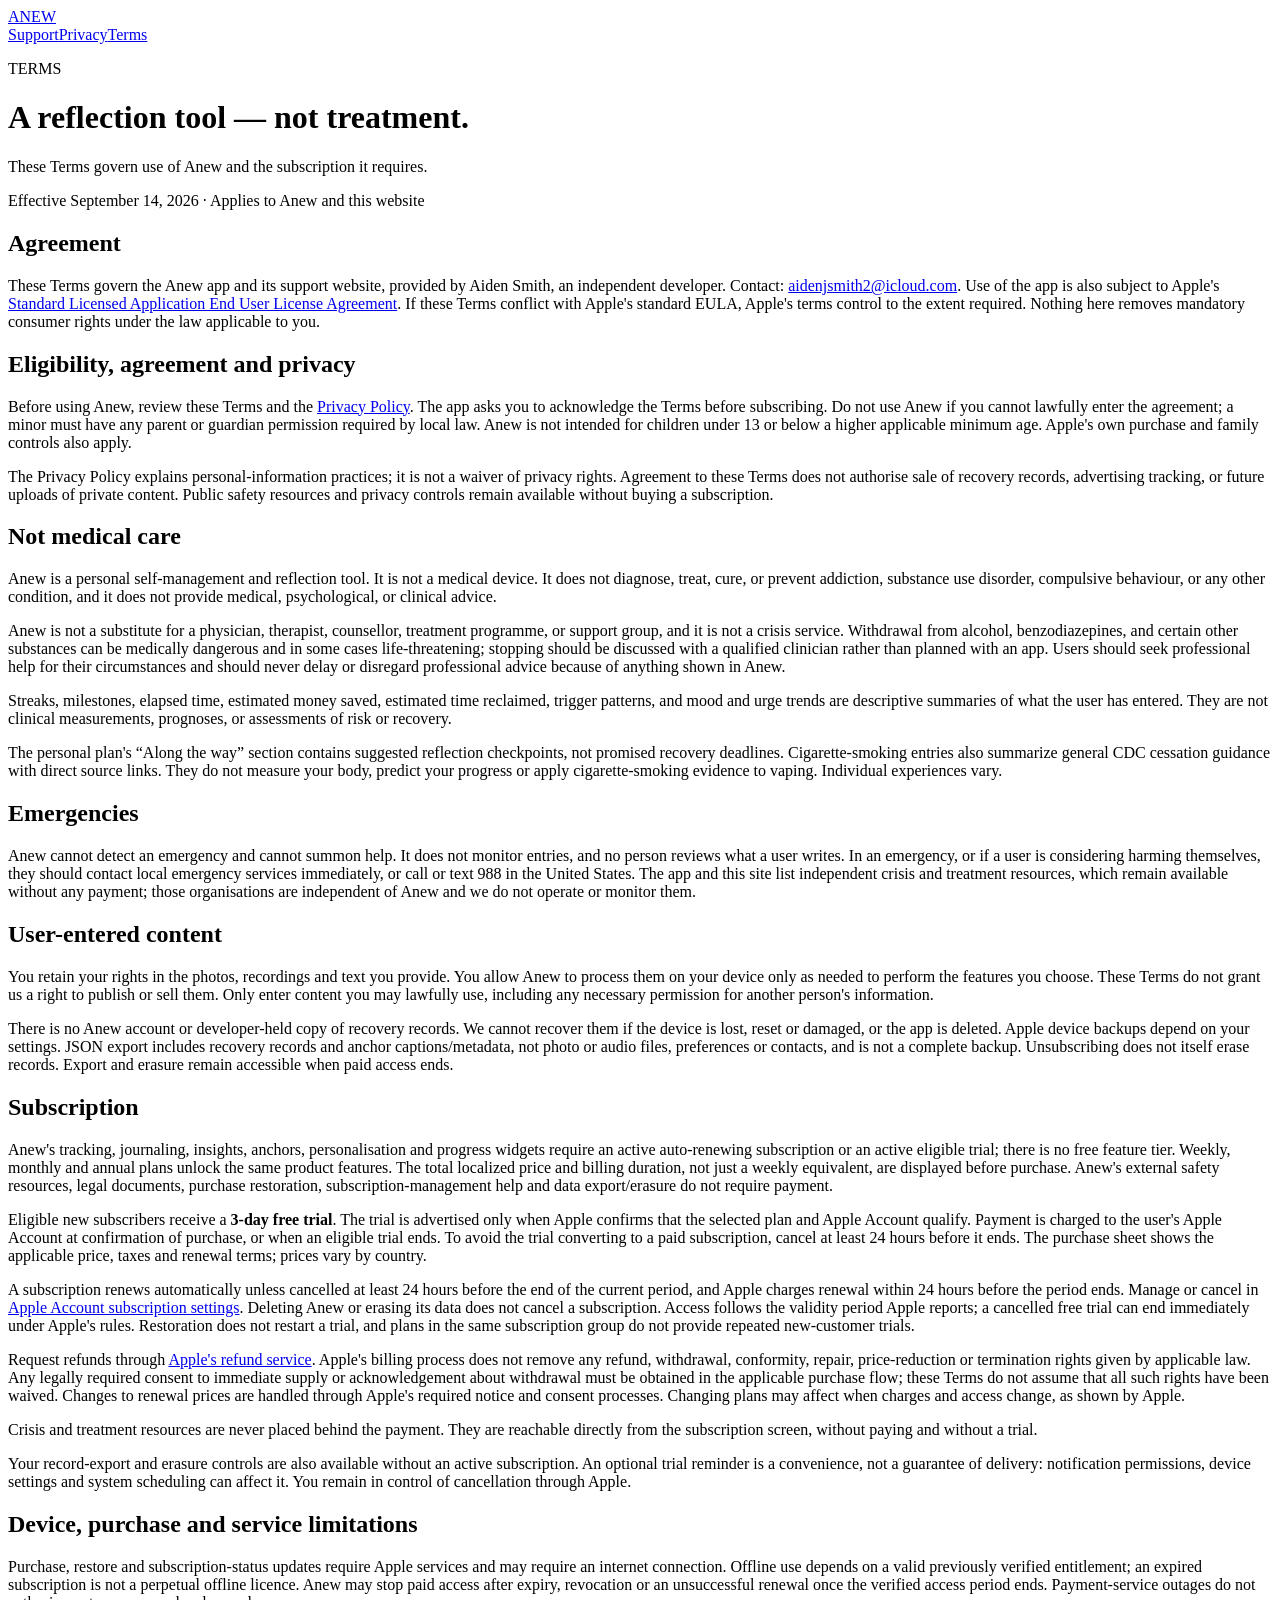
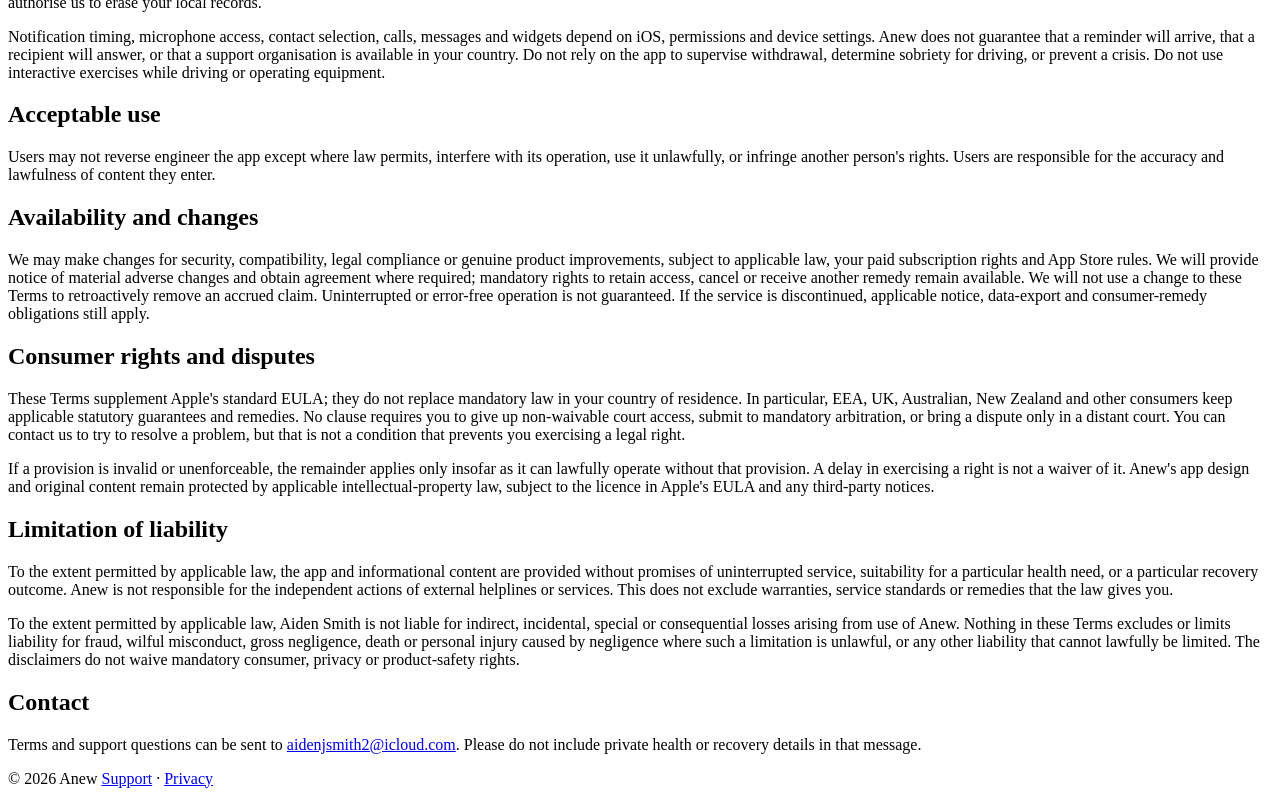
==== terms.html @ 035fbb3d "Publish Anew support and September 14 legal documents" ====
<!doctype html>
<html lang="en">
<head>
  <meta charset="utf-8">
  <meta name="viewport" content="width=device-width, initial-scale=1">
  <meta name="description" content="Terms of use for the Anew habit-change companion and its subscription.">
  <title>Terms of Use · Anew</title>
  <link rel="stylesheet" href="style.css">
</head>
<body>
  <header class="nav">
    <a class="brand" href="index.html"><span class="mark"></span><span>ANEW</span></a>
    <nav><a href="index.html">Support</a><a href="privacy.html">Privacy</a><a class="active" href="terms.html">Terms</a></nav>
  </header>

  <main class="legal">
    <p class="eyebrow">TERMS</p>
    <h1>A reflection tool — not treatment.</h1>
    <p class="lede">These Terms govern use of Anew and the subscription it requires.</p>
    <p class="updated">Effective September 14, 2026 · Applies to Anew and this website</p>

    <section>
      <h2>Agreement</h2>
      <p>These Terms govern the Anew app and its support website, provided by Aiden Smith, an independent developer. Contact: <a href="mailto:aidenjsmith2@icloud.com">aidenjsmith2@icloud.com</a>. Use of the app is also subject to Apple's <a href="https://www.apple.com/legal/internet-services/itunes/dev/stdeula/">Standard Licensed Application End User License Agreement</a>. If these Terms conflict with Apple's standard EULA, Apple's terms control to the extent required. Nothing here removes mandatory consumer rights under the law applicable to you.</p>
    </section>

    <section>
      <h2>Eligibility, agreement and privacy</h2>
      <p>Before using Anew, review these Terms and the <a href="https://realmineyy.github.io/anew-support/privacy.html">Privacy Policy</a>. The app asks you to acknowledge the Terms before subscribing. Do not use Anew if you cannot lawfully enter the agreement; a minor must have any parent or guardian permission required by local law. Anew is not intended for children under 13 or below a higher applicable minimum age. Apple's own purchase and family controls also apply.</p>
      <p>The Privacy Policy explains personal-information practices; it is not a waiver of privacy rights. Agreement to these Terms does not authorise sale of recovery records, advertising tracking, or future uploads of private content. Public safety resources and privacy controls remain available without buying a subscription.</p>
    </section>

    <section>
      <h2>Not medical care</h2>
      <p>Anew is a personal self-management and reflection tool. It is not a medical device. It does not diagnose, treat, cure, or prevent addiction, substance use disorder, compulsive behaviour, or any other condition, and it does not provide medical, psychological, or clinical advice.</p>
      <p>Anew is not a substitute for a physician, therapist, counsellor, treatment programme, or support group, and it is not a crisis service. Withdrawal from alcohol, benzodiazepines, and certain other substances can be medically dangerous and in some cases life-threatening; stopping should be discussed with a qualified clinician rather than planned with an app. Users should seek professional help for their circumstances and should never delay or disregard professional advice because of anything shown in Anew.</p>
      <p>Streaks, milestones, elapsed time, estimated money saved, estimated time reclaimed, trigger patterns, and mood and urge trends are descriptive summaries of what the user has entered. They are not clinical measurements, prognoses, or assessments of risk or recovery.</p>
      <p>The personal plan's &ldquo;Along the way&rdquo; section contains suggested reflection checkpoints, not promised recovery deadlines. Cigarette-smoking entries also summarize general CDC cessation guidance with direct source links. They do not measure your body, predict your progress or apply cigarette-smoking evidence to vaping. Individual experiences vary.</p>
    </section>

    <section>
      <h2>Emergencies</h2>
      <p>Anew cannot detect an emergency and cannot summon help. It does not monitor entries, and no person reviews what a user writes. In an emergency, or if a user is considering harming themselves, they should contact local emergency services immediately, or call or text 988 in the United States. The app and this site list independent crisis and treatment resources, which remain available without any payment; those organisations are independent of Anew and we do not operate or monitor them.</p>
    </section>

    <section>
      <h2>User-entered content</h2>
      <p>You retain your rights in the photos, recordings and text you provide. You allow Anew to process them on your device only as needed to perform the features you choose. These Terms do not grant us a right to publish or sell them. Only enter content you may lawfully use, including any necessary permission for another person's information.</p>
      <p>There is no Anew account or developer-held copy of recovery records. We cannot recover them if the device is lost, reset or damaged, or the app is deleted. Apple device backups depend on your settings. JSON export includes recovery records and anchor captions/metadata, not photo or audio files, preferences or contacts, and is not a complete backup. Unsubscribing does not itself erase records. Export and erasure remain accessible when paid access ends.</p>
    </section>

    <section>
      <h2>Subscription</h2>
      <p>Anew's tracking, journaling, insights, anchors, personalisation and progress widgets require an active auto-renewing subscription or an active eligible trial; there is no free feature tier. Weekly, monthly and annual plans unlock the same product features. The total localized price and billing duration, not just a weekly equivalent, are displayed before purchase. Anew's external safety resources, legal documents, purchase restoration, subscription-management help and data export/erasure do not require payment.</p>
      <p>Eligible new subscribers receive a <strong>3-day free trial</strong>. The trial is advertised only when Apple confirms that the selected plan and Apple Account qualify. Payment is charged to the user's Apple Account at confirmation of purchase, or when an eligible trial ends. To avoid the trial converting to a paid subscription, cancel at least 24 hours before it ends. The purchase sheet shows the applicable price, taxes and renewal terms; prices vary by country.</p>
      <p>A subscription renews automatically unless cancelled at least 24 hours before the end of the current period, and Apple charges renewal within 24 hours before the period ends. Manage or cancel in <a href="https://apps.apple.com/account/subscriptions">Apple Account subscription settings</a>. Deleting Anew or erasing its data does not cancel a subscription. Access follows the validity period Apple reports; a cancelled free trial can end immediately under Apple's rules. Restoration does not restart a trial, and plans in the same subscription group do not provide repeated new-customer trials.</p>
      <p>Request refunds through <a href="https://reportaproblem.apple.com/">Apple's refund service</a>. Apple's billing process does not remove any refund, withdrawal, conformity, repair, price-reduction or termination rights given by applicable law. Any legally required consent to immediate supply or acknowledgement about withdrawal must be obtained in the applicable purchase flow; these Terms do not assume that all such rights have been waived. Changes to renewal prices are handled through Apple's required notice and consent processes. Changing plans may affect when charges and access change, as shown by Apple.</p>
      <p>Crisis and treatment resources are never placed behind the payment. They are reachable directly from the subscription screen, without paying and without a trial.</p>
      <p>Your record-export and erasure controls are also available without an active subscription. An optional trial reminder is a convenience, not a guarantee of delivery: notification permissions, device settings and system scheduling can affect it. You remain in control of cancellation through Apple.</p>
    </section>

    <section>
      <h2>Device, purchase and service limitations</h2>
      <p>Purchase, restore and subscription-status updates require Apple services and may require an internet connection. Offline use depends on a valid previously verified entitlement; an expired subscription is not a perpetual offline licence. Anew may stop paid access after expiry, revocation or an unsuccessful renewal once the verified access period ends. Payment-service outages do not authorise us to erase your local records.</p>
      <p>Notification timing, microphone access, contact selection, calls, messages and widgets depend on iOS, permissions and device settings. Anew does not guarantee that a reminder will arrive, that a recipient will answer, or that a support organisation is available in your country. Do not rely on the app to supervise withdrawal, determine sobriety for driving, or prevent a crisis. Do not use interactive exercises while driving or operating equipment.</p>
    </section>

    <section>
      <h2>Acceptable use</h2>
      <p>Users may not reverse engineer the app except where law permits, interfere with its operation, use it unlawfully, or infringe another person's rights. Users are responsible for the accuracy and lawfulness of content they enter.</p>
    </section>

    <section>
      <h2>Availability and changes</h2>
      <p>We may make changes for security, compatibility, legal compliance or genuine product improvements, subject to applicable law, your paid subscription rights and App Store rules. We will provide notice of material adverse changes and obtain agreement where required; mandatory rights to retain access, cancel or receive another remedy remain available. We will not use a change to these Terms to retroactively remove an accrued claim. Uninterrupted or error-free operation is not guaranteed. If the service is discontinued, applicable notice, data-export and consumer-remedy obligations still apply.</p>
    </section>

    <section>
      <h2>Consumer rights and disputes</h2>
      <p>These Terms supplement Apple's standard EULA; they do not replace mandatory law in your country of residence. In particular, EEA, UK, Australian, New Zealand and other consumers keep applicable statutory guarantees and remedies. No clause requires you to give up non-waivable court access, submit to mandatory arbitration, or bring a dispute only in a distant court. You can contact us to try to resolve a problem, but that is not a condition that prevents you exercising a legal right.</p>
      <p>If a provision is invalid or unenforceable, the remainder applies only insofar as it can lawfully operate without that provision. A delay in exercising a right is not a waiver of it. Anew's app design and original content remain protected by applicable intellectual-property law, subject to the licence in Apple's EULA and any third-party notices.</p>
    </section>

    <section>
      <h2>Limitation of liability</h2>
      <p>To the extent permitted by applicable law, the app and informational content are provided without promises of uninterrupted service, suitability for a particular health need, or a particular recovery outcome. Anew is not responsible for the independent actions of external helplines or services. This does not exclude warranties, service standards or remedies that the law gives you.</p>
      <p>To the extent permitted by applicable law, Aiden Smith is not liable for indirect, incidental, special or consequential losses arising from use of Anew. Nothing in these Terms excludes or limits liability for fraud, wilful misconduct, gross negligence, death or personal injury caused by negligence where such a limitation is unlawful, or any other liability that cannot lawfully be limited. The disclaimers do not waive mandatory consumer, privacy or product-safety rights.</p>
    </section>

    <section>
      <h2>Contact</h2>
      <p>Terms and support questions can be sent to <a href="mailto:aidenjsmith2@icloud.com">aidenjsmith2@icloud.com</a>. Please do not include private health or recovery details in that message.</p>
    </section>
  </main>

  <footer>
    <span>© 2026 Anew</span>
    <span><a href="index.html">Support</a> · <a href="privacy.html">Privacy</a></span>
  </footer>
</body>
</html>
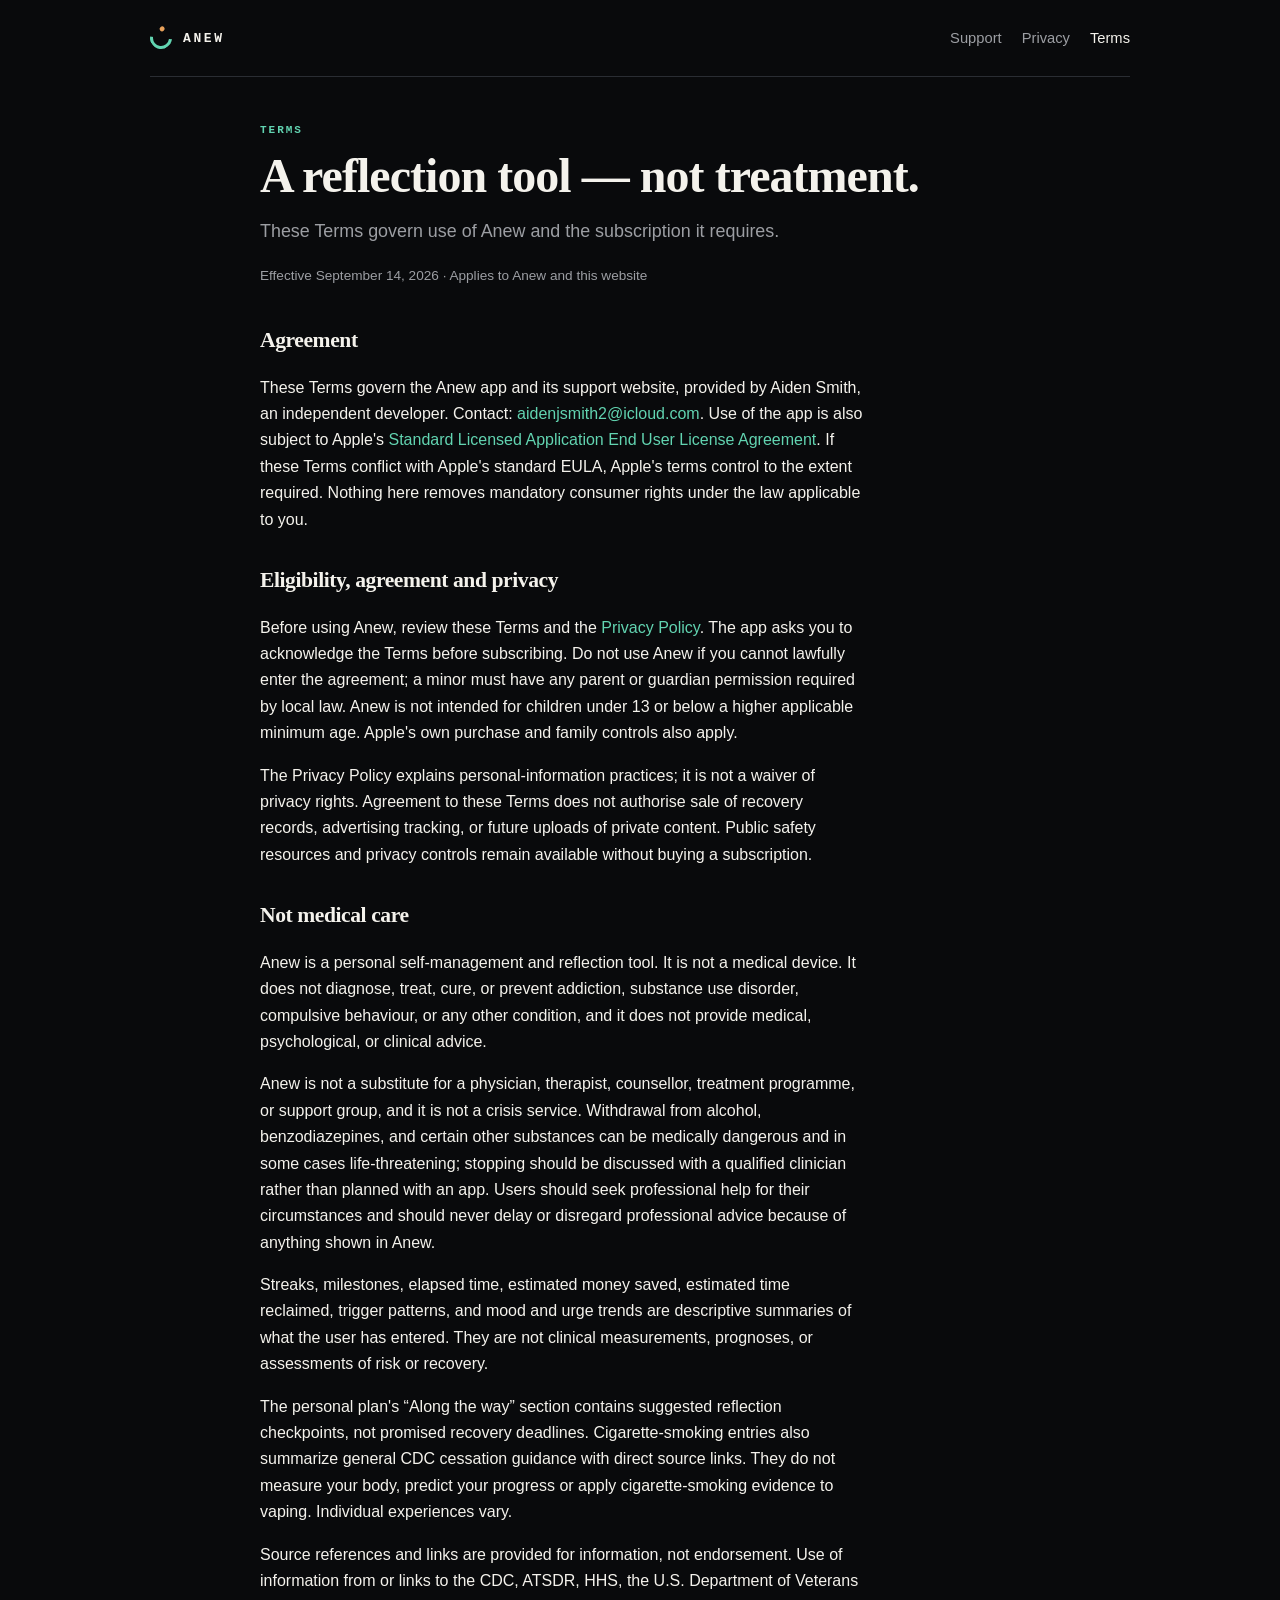
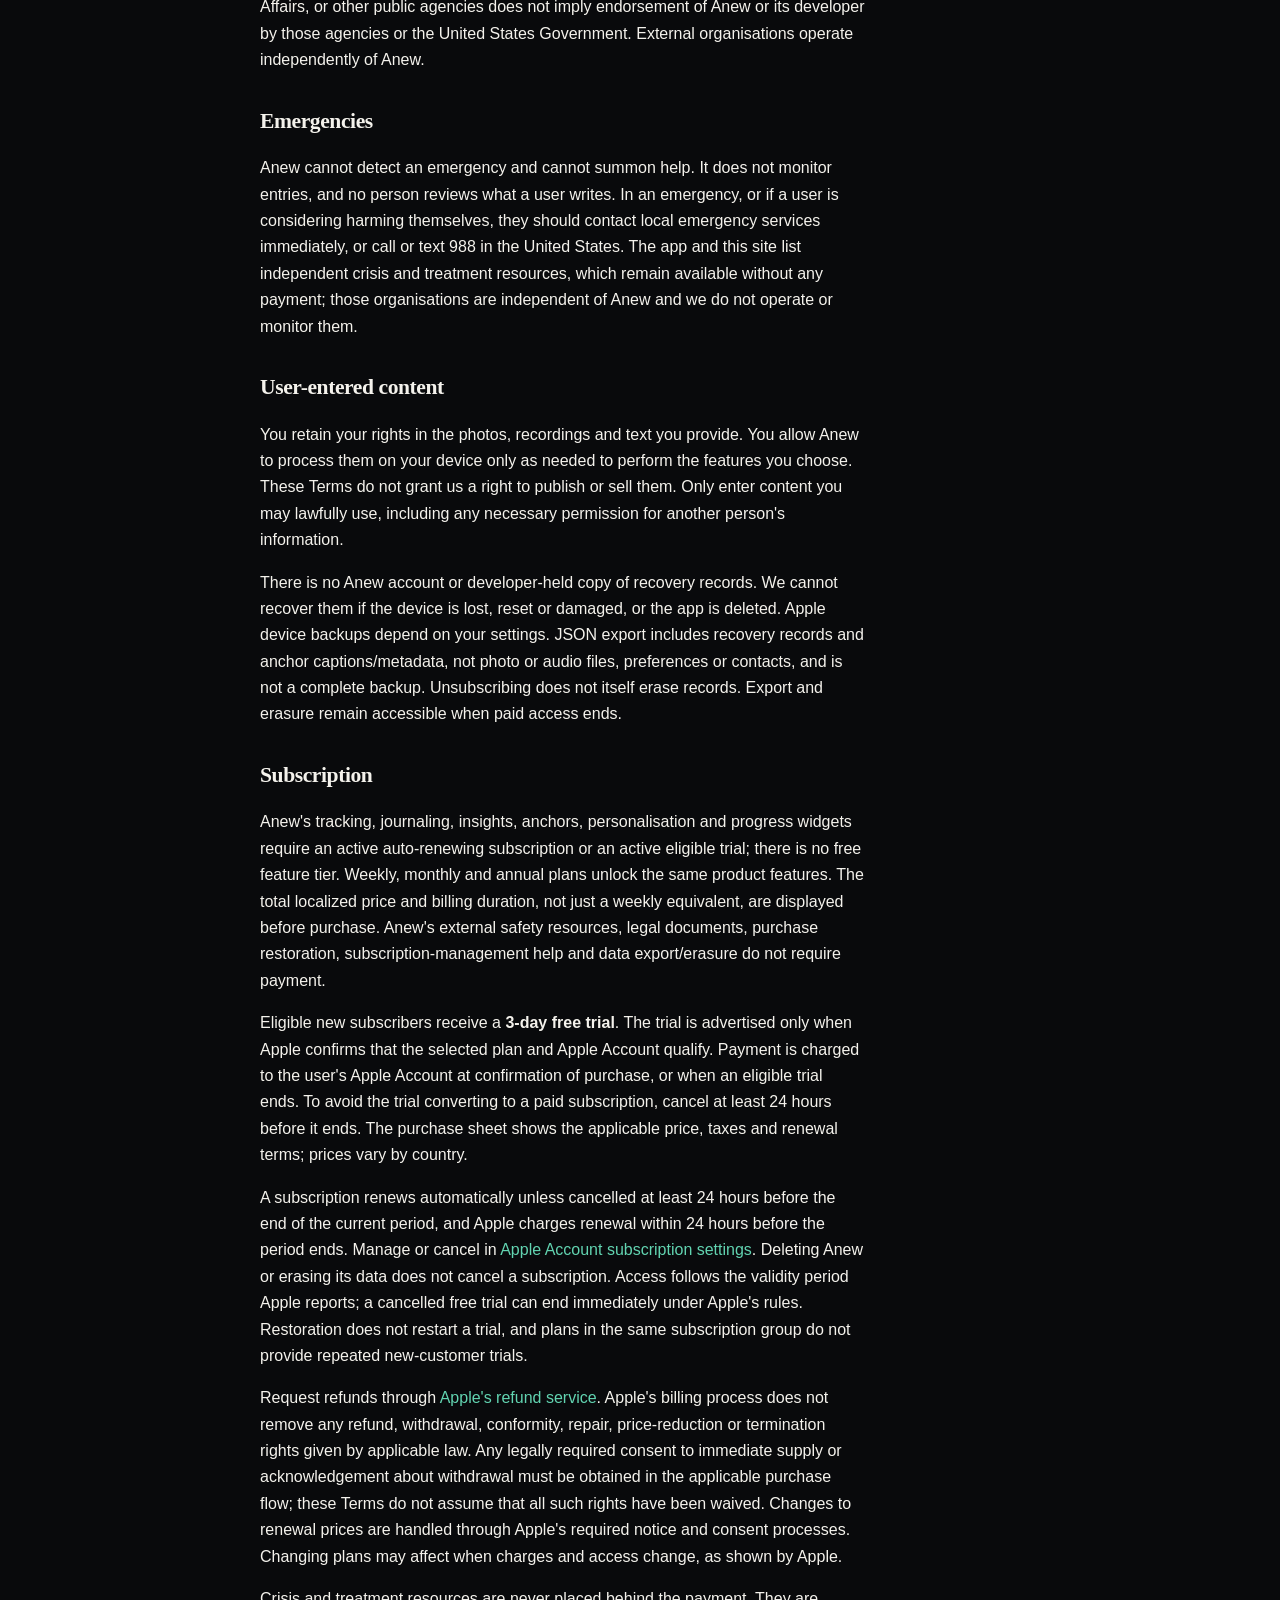
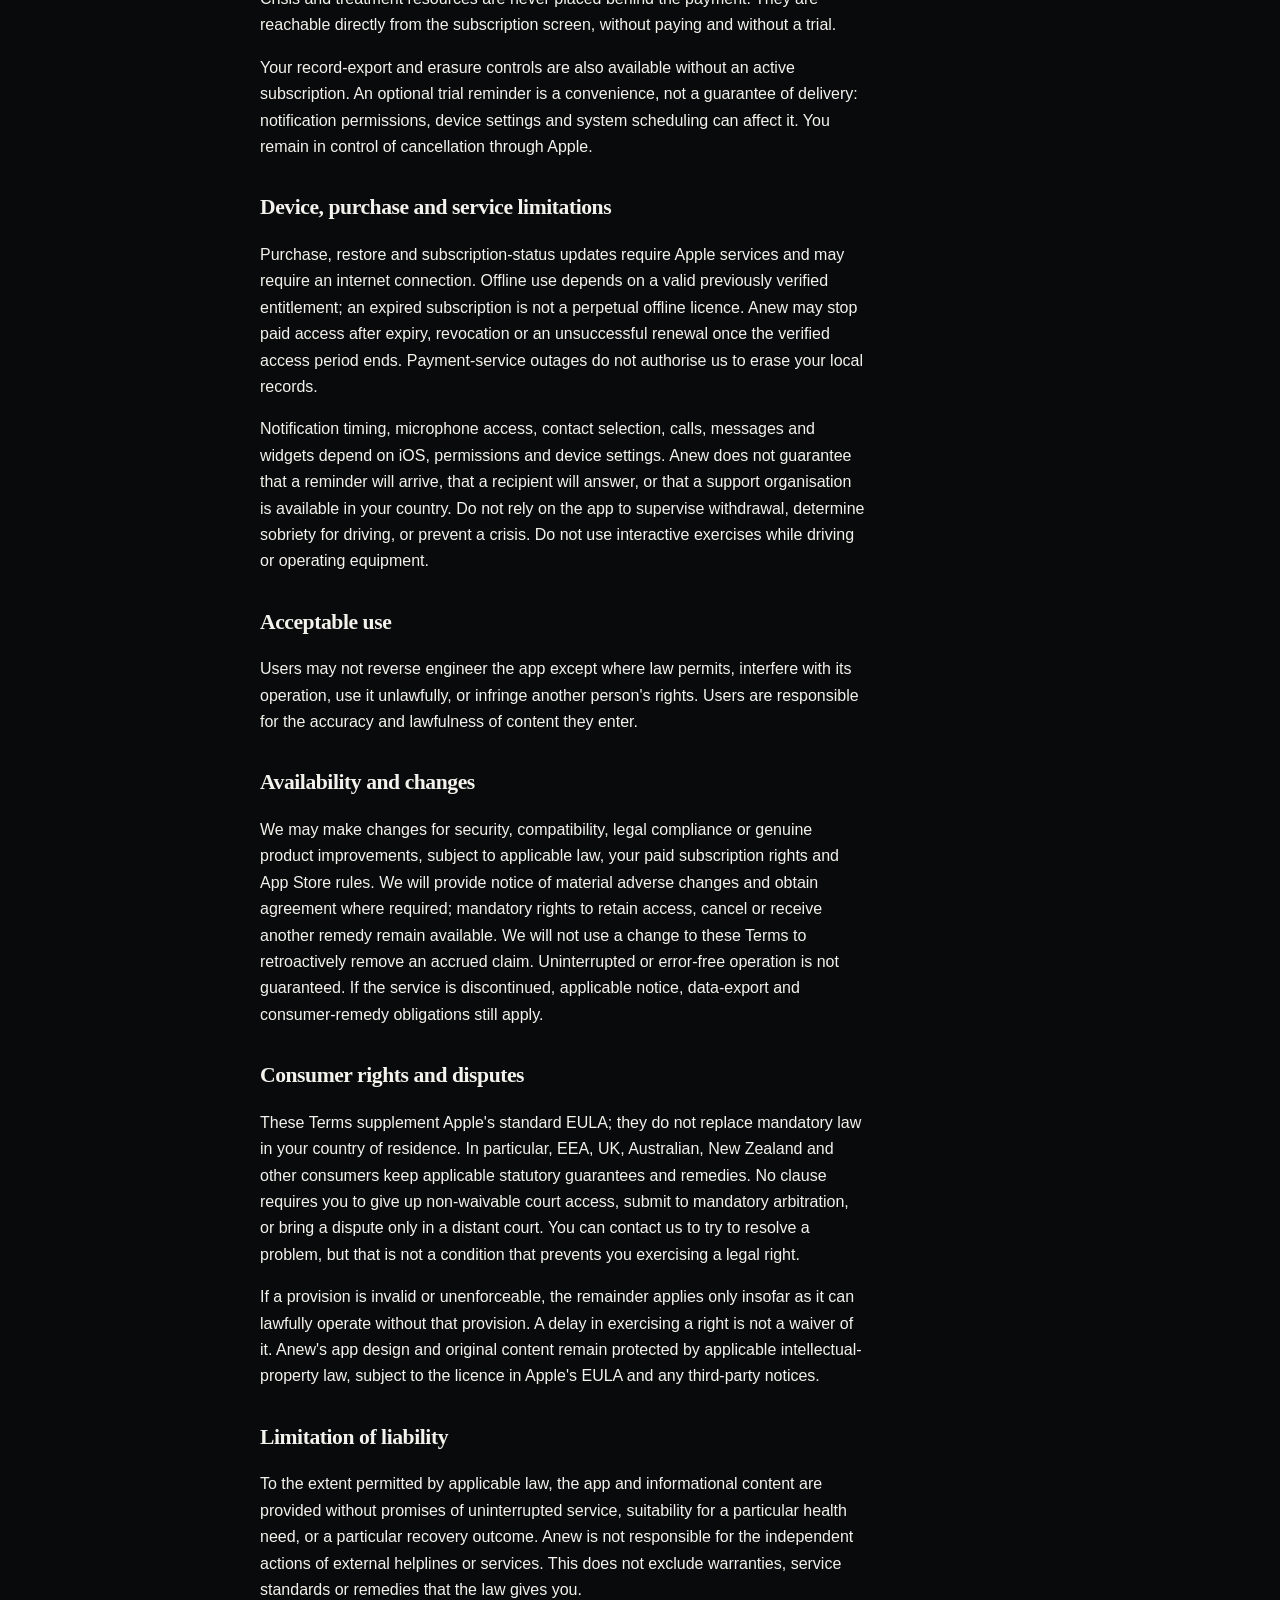
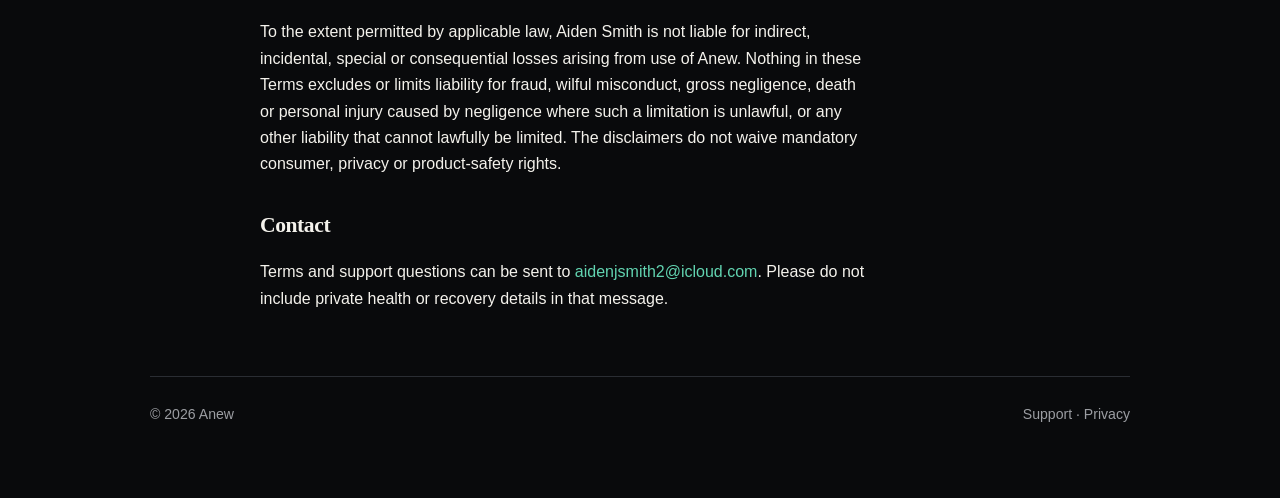
==== commit a7df77e1: "Clarify independent public-agency sources and non-endorsement" ====
--- a/terms.html
+++ b/terms.html
@@ -36,6 +36,7 @@
       <p>Anew is not a substitute for a physician, therapist, counsellor, treatment programme, or support group, and it is not a crisis service. Withdrawal from alcohol, benzodiazepines, and certain other substances can be medically dangerous and in some cases life-threatening; stopping should be discussed with a qualified clinician rather than planned with an app. Users should seek professional help for their circumstances and should never delay or disregard professional advice because of anything shown in Anew.</p>
       <p>Streaks, milestones, elapsed time, estimated money saved, estimated time reclaimed, trigger patterns, and mood and urge trends are descriptive summaries of what the user has entered. They are not clinical measurements, prognoses, or assessments of risk or recovery.</p>
       <p>The personal plan's &ldquo;Along the way&rdquo; section contains suggested reflection checkpoints, not promised recovery deadlines. Cigarette-smoking entries also summarize general CDC cessation guidance with direct source links. They do not measure your body, predict your progress or apply cigarette-smoking evidence to vaping. Individual experiences vary.</p>
+      <p>Source references and links are provided for information, not endorsement. Use of information from or links to the CDC, ATSDR, HHS, the U.S. Department of Veterans Affairs, or other public agencies does not imply endorsement of Anew or its developer by those agencies or the United States Government. External organisations operate independently of Anew.</p>
     </section>
 
     <section>
--- a/style.css
+++ b/style.css
@@ -0,0 +1,177 @@
+/* Anew support site — Nocturne palette, matching AnewTheme.dark in the app. */
+
+:root {
+  --background: #090a0c;
+  --surface: #121418;
+  --raised: #1b1e23;
+  --primary: #f4f2ec;
+  --secondary: #9c9ea3;
+  --accent: #62d4b1;
+  --accent-soft: #173b32;
+  --signal: #e8a15b;
+  --line: #2a2d33;
+  --radius: 18px;
+  --measure: 68ch;
+}
+
+* { box-sizing: border-box; }
+
+html { -webkit-text-size-adjust: 100%; }
+
+body {
+  margin: 0;
+  background: var(--background);
+  color: var(--primary);
+  font: 16px/1.65 -apple-system, BlinkMacSystemFont, "SF Pro Text", "Segoe UI", Roboto, sans-serif;
+  padding: 0 20px 72px;
+}
+
+h1, h2, h3 { font-family: "New York", "Iowan Old Style", Georgia, serif; font-weight: 600; letter-spacing: -0.02em; }
+h1 { font-size: clamp(2rem, 5vw, 3rem); line-height: 1.1; margin: 0 0 14px; }
+h2 { font-size: 1.35rem; margin: 0 0 10px; }
+h3 { font-size: 1.05rem; margin: 0 0 8px; }
+
+a { color: var(--accent); text-decoration: none; }
+a:hover, a:focus-visible { text-decoration: underline; }
+
+.eyebrow {
+  font: 600 11px/1 ui-monospace, "SF Mono", Menlo, monospace;
+  letter-spacing: 0.18em;
+  text-transform: uppercase;
+  color: var(--accent);
+  margin: 0 0 14px;
+}
+
+.lede { font-size: 1.12rem; color: var(--secondary); max-width: var(--measure); margin: 0 0 18px; }
+.updated { font-size: 0.85rem; color: var(--secondary); margin: 0 0 36px; }
+
+/* Navigation */
+
+.nav {
+  display: flex;
+  flex-wrap: wrap;
+  gap: 16px;
+  align-items: center;
+  justify-content: space-between;
+  max-width: 980px;
+  margin: 0 auto;
+  padding: 26px 0;
+  border-bottom: 1px solid var(--line);
+}
+
+.brand {
+  display: inline-flex;
+  align-items: center;
+  gap: 11px;
+  color: var(--primary);
+  font: 600 13px/1 ui-monospace, "SF Mono", Menlo, monospace;
+  letter-spacing: 0.2em;
+}
+
+/* The open ring, drawn in CSS so the site needs no image assets. */
+.mark {
+  display: inline-block; /* keeps its box outside the nav's flex context */
+  width: 22px;
+  height: 22px;
+  border-radius: 50%;
+  border: 3px solid var(--accent);
+  border-top-color: transparent;
+  border-right-color: transparent;
+  transform: rotate(-38deg);
+  position: relative;
+  flex: none;
+}
+.mark::after {
+  content: "";
+  position: absolute;
+  width: 5px;
+  height: 5px;
+  border-radius: 50%;
+  background: var(--signal);
+  top: -1px;
+  right: -1px;
+}
+
+.nav nav { display: flex; gap: 20px; font-size: 0.92rem; }
+.nav nav a { color: var(--secondary); }
+.nav nav a.active { color: var(--primary); }
+
+main { max-width: 980px; margin: 0 auto; padding-top: 48px; }
+main.legal { max-width: 760px; }
+main.legal section { margin-bottom: 30px; }
+main.legal p { max-width: var(--measure); }
+
+/* Support landing */
+
+.hero { display: grid; gap: 34px; grid-template-columns: 1fr; margin-bottom: 60px; }
+@media (min-width: 820px) { .hero { grid-template-columns: 1.5fr 1fr; align-items: start; } }
+
+.actions { display: flex; flex-wrap: wrap; gap: 12px; margin: 26px 0 18px; }
+
+.button {
+  display: inline-block;
+  padding: 12px 22px;
+  border-radius: 999px;
+  background: var(--accent);
+  color: #06231c;
+  font-weight: 600;
+  font-size: 0.95rem;
+}
+.button:hover, .button:focus-visible { text-decoration: none; opacity: 0.9; }
+.button.secondary { background: transparent; color: var(--primary); border: 1px solid var(--line); }
+
+.promise {
+  background: var(--surface);
+  border: 1px solid var(--line);
+  border-radius: var(--radius);
+  padding: 26px;
+}
+.promise .mark { margin-bottom: 16px; }
+.promise ul { margin: 14px 0 0; padding-left: 18px; color: var(--secondary); }
+.promise li { margin-bottom: 7px; }
+
+.crisis {
+  background: var(--accent-soft);
+  border: 1px solid var(--accent);
+  border-radius: var(--radius);
+  padding: 24px 26px;
+  margin-bottom: 56px;
+}
+.crisis h2 { color: var(--primary); }
+.crisis ul { margin: 14px 0 10px; padding-left: 18px; }
+.crisis li { margin-bottom: 8px; }
+.crisis .fine { font-size: 0.86rem; color: var(--secondary); margin: 0; }
+
+.warning {
+  font-size: 0.88rem;
+  color: var(--signal);
+  border-left: 2px solid var(--signal);
+  padding-left: 14px;
+  margin: 0;
+  max-width: var(--measure);
+}
+
+.grid { display: grid; gap: 18px; grid-template-columns: 1fr; margin-top: 22px; }
+@media (min-width: 700px) { .grid { grid-template-columns: 1fr 1fr; } }
+
+.grid article {
+  background: var(--surface);
+  border: 1px solid var(--line);
+  border-radius: var(--radius);
+  padding: 22px;
+}
+.grid article p { color: var(--secondary); margin: 0; font-size: 0.95rem; }
+
+footer {
+  max-width: 980px;
+  margin: 64px auto 0;
+  padding-top: 26px;
+  border-top: 1px solid var(--line);
+  display: flex;
+  flex-wrap: wrap;
+  gap: 12px;
+  justify-content: space-between;
+  color: var(--secondary);
+  font-size: 0.88rem;
+}
+footer a { color: var(--secondary); }
